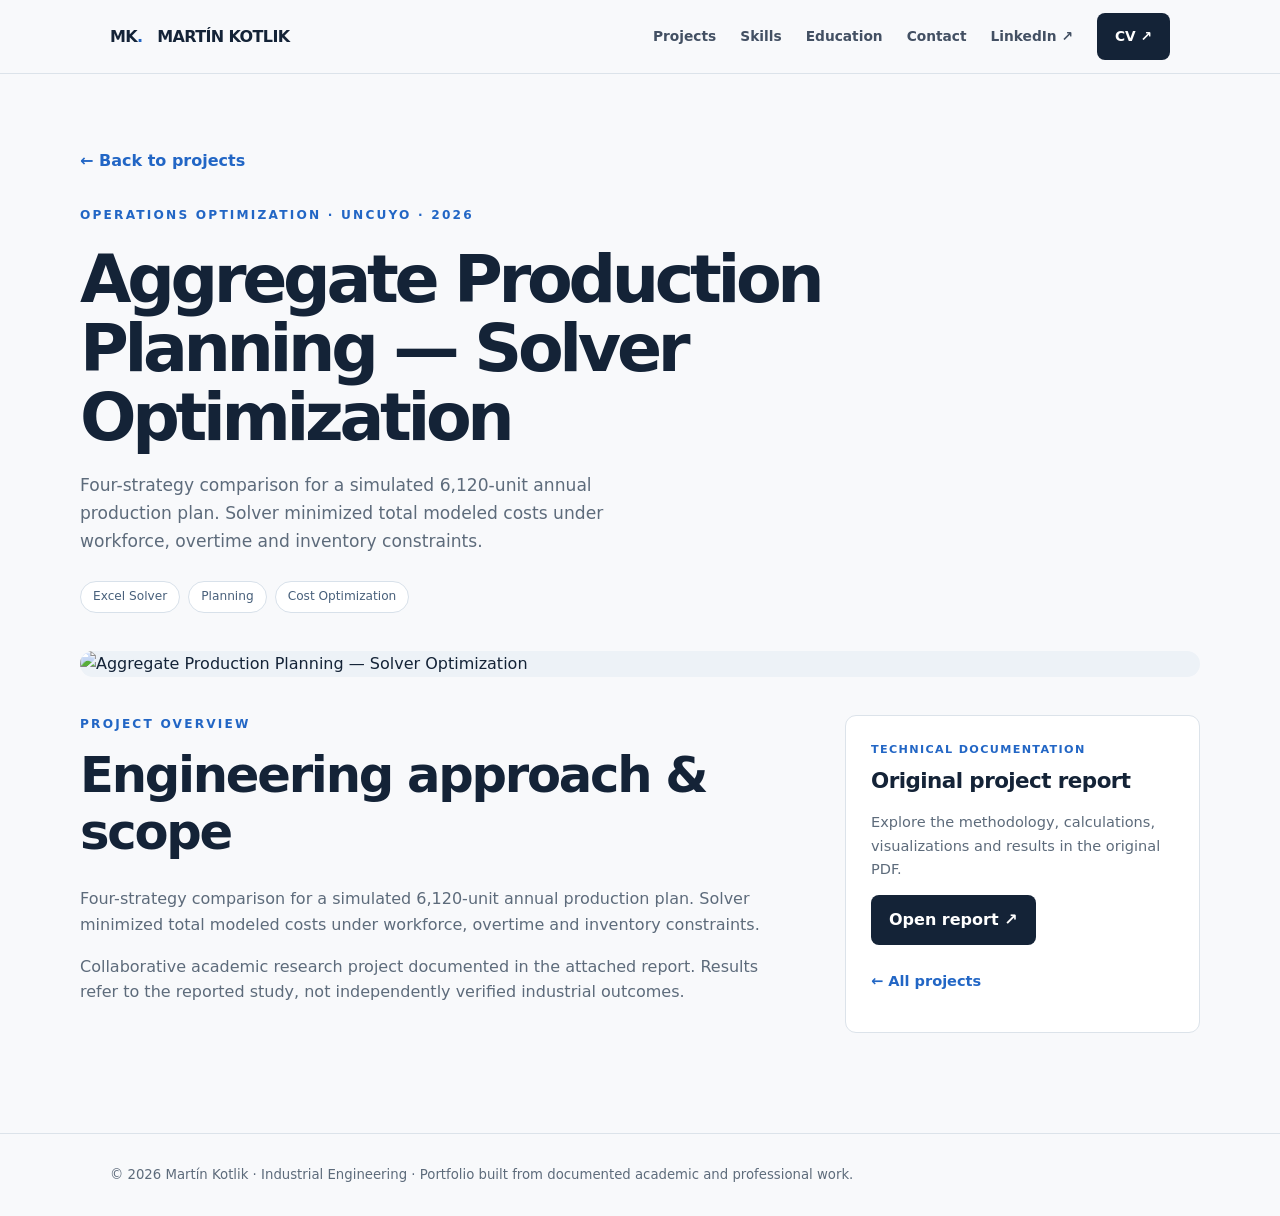
==== aggregate.html @ 6315a185 "Add files via upload" ====
<!DOCTYPE html>

<html lang="en"><head><meta charset="utf-8"/><meta content="width=device-width, initial-scale=1" name="viewport"/><meta content="#f8f9fb" name="theme-color"/><meta content="Martín Kotlik — Industrial Engineering, operations, energy and technical projects portfolio." name="description"/><title>Aggregate Production Planning — Solver Optimization | Martín Kotlik</title><link href="style.css" rel="stylesheet"/></head><body><header><nav class="nav"><a class="brand" href="index.html">MK<span style="color:#2266c5">.</span>   MARTÍN KOTLIK</a><div class="links"><a href="index.html#projects">Projects</a><a href="index.html#skills">Skills</a><a href="index.html#education">Education</a><a href="index.html#contact">Contact</a><a href="https://www.linkedin.com/in/mart%C3%ADn-kotlik/" rel="noopener noreferrer" target="_blank">LinkedIn ↗</a><a class="linkbtn" href="docs/cv-martin-kotlik.pdf" rel="noopener" target="_blank">CV ↗</a></div></nav></header><main class="wrap case"><a class="back" href="index.html#projects">← Back to projects</a><div class="eyebrow" style="margin-top:32px">OPERATIONS OPTIMIZATION · UNCUYO · 2026</div><h1>Aggregate Production Planning — Solver Optimization</h1><p class="lead">Four-strategy comparison for a simulated 6,120-unit annual production plan. Solver minimized total modeled costs under workforce, overtime and inventory constraints.</p><div class="pills"><span class="pill">Excel Solver</span><span class="pill">Planning</span><span class="pill">Cost Optimization</span></div><img alt="Aggregate Production Planning — Solver Optimization" class="heroimage" src="assets/aggregate.png"/><div class="casecontent"><div><div class="sectionlabel">PROJECT OVERVIEW</div><h2>Engineering approach &amp; scope</h2><p>Four-strategy comparison for a simulated 6,120-unit annual production plan. Solver minimized total modeled costs under workforce, overtime and inventory constraints.</p><p>Collaborative academic research project documented in the attached report. Results refer to the reported study, not independently verified industrial outcomes.</p></div><aside class="aside"><div class="small">Technical documentation</div><h3>Original project report</h3><p>Explore the methodology, calculations, visualizations and results in the original PDF.</p><a class="primary" href="docs/aggregate.pdf" rel="noopener" target="_blank">Open report ↗</a><p style="margin-top:24px"><a class="back" href="index.html#projects">← All projects</a></p></aside></div></main><footer><div class="wrap">© 2026 Martín Kotlik · Industrial Engineering · Portfolio built from documented academic and professional work.</div></footer></body></html>
---- style.css ----
:root{--bg:#f8f9fb;--paper:#fff;--ink:#142337;--muted:#5d6b7b;--blue:#2266c5;--line:#dce3ea}*{box-sizing:border-box}html{scroll-behavior:smooth}body{margin:0;background:var(--bg);color:var(--ink);font-family:Inter,ui-sans-serif,system-ui,-apple-system,BlinkMacSystemFont,"Segoe UI",sans-serif;line-height:1.62}a{color:inherit;text-decoration:none}a:hover{color:var(--blue)}header{position:sticky;top:0;z-index:10;background:#f8f9fbed;backdrop-filter:blur(14px);border-bottom:1px solid var(--line)}.nav,.wrap{max-width:1120px;margin:auto;padding:0 30px}.nav{display:flex;align-items:center;justify-content:space-between;min-height:73px;gap:20px}.brand{font-weight:800;letter-spacing:-.04em}.links{display:flex;gap:24px;align-items:center;font-size:.86rem;font-weight:600;color:#435063}.linkbtn,.primary{background:var(--ink);color:#fff!important;padding:12px 18px;border-radius:8px;display:inline-block;font-weight:700}.linkbtn:hover,.primary:hover{background:var(--blue)}.secondary{border:1px solid #bdc9d7;padding:12px 18px;border-radius:8px;font-weight:700;display:inline-block}.hero{padding:104px 0 88px;display:grid;grid-template-columns:1.25fr .75fr;align-items:center;gap:70px}.eyebrow,.sectionlabel{font-size:.76rem;text-transform:uppercase;font-weight:800;letter-spacing:.18em;color:var(--blue)}h1{font-size:clamp(3rem,6.7vw,5.6rem);letter-spacing:-.065em;line-height:1.04;margin:19px 0 20px}h2{font-size:clamp(1.95rem,4vw,3.1rem);line-height:1.16;letter-spacing:-.045em;margin:12px 0 24px}h3{font-size:1.34rem;line-height:1.32;letter-spacing:-.026em;margin:8px 0 13px}.lead{font-size:1.07rem;color:var(--muted);max-width:600px}.actions{display:flex;gap:12px;flex-wrap:wrap;margin:27px 0}.portrait{border-radius:16px;aspect-ratio:4/5;width:100%;object-fit:cover;object-position:50% 20%;box-shadow:18px 18px 0 #e1eaf6}.pills{display:flex;flex-wrap:wrap;gap:8px;margin-top:26px}.pill{font-size:.76rem;border:1px solid #d8e1ea;border-radius:99px;padding:5px 12px;color:#48607b;background:#fff}section{padding:79px 0;border-top:1px solid var(--line)}.intro{max-width:750px;color:var(--muted);font-size:1.03rem}.grid{display:grid;grid-template-columns:1fr 1fr;gap:22px;margin-top:38px}.card{background:#fff;border:1px solid var(--line);border-radius:12px;overflow:hidden;display:flex;flex-direction:column;transition:transform .2s,box-shadow .2s}.card:hover{transform:translateY(-3px);box-shadow:0 14px 32px #16294013}.thumb{height:235px;width:100%;object-fit:contain;background:#e9eff5;padding:8px}.cardbody{padding:25px;display:flex;flex-direction:column;flex:1}.cardbody p{color:var(--muted);font-size:.94rem;flex:1}.small{color:var(--blue);font-size:.7rem;letter-spacing:.12em;font-weight:800;text-transform:uppercase}.read{font-size:.91rem;font-weight:800;color:var(--blue);margin-top:17px}.cols{display:grid;grid-template-columns:1fr 1fr;gap:52px}.entry{padding:19px 0;border-bottom:1px solid var(--line)}.entry:last-child{border:0}.entry h3{margin-bottom:5px}.entry p{margin:5px 0;color:var(--muted)}.meta{font-size:.83rem;color:var(--blue);font-weight:750}.skilllist{display:flex;flex-wrap:wrap;gap:9px}.skilllist span{background:#fff;border:1px solid var(--line);border-radius:8px;padding:7px 12px;font-size:.86rem}.certs{display:grid;grid-template-columns:repeat(3,1fr);gap:18px;margin-top:30px}.cert{padding:22px;background:#fff;border:1px solid var(--line);border-radius:10px}.cert h3{font-size:1.03rem}.cert p{color:var(--muted);font-size:.88rem}.contact{background:#ebf2fa;border-radius:17px;padding:43px;margin-bottom:70px}footer{padding:30px 0;color:var(--muted);font-size:.83rem;border-top:1px solid var(--line)}.case{padding:74px 0 100px}.case .heroimage{display:block;width:100%;max-height:470px;object-fit:contain;background:#edf2f7;border-radius:14px;margin:38px 0}.case h1{font-size:clamp(2.5rem,5.2vw,4.6rem);max-width:900px}.casecontent{display:grid;grid-template-columns:2fr 1fr;gap:55px}.casecontent p{color:var(--muted)}.steps{border-left:3px solid var(--blue);padding-left:22px;margin:30px 0}.steps h3{margin-bottom:0}.aside{background:#fff;border:1px solid var(--line);border-radius:11px;padding:25px;align-self:start}.aside p{font-size:.91rem}.back{color:var(--blue);font-weight:700}.lang{color:var(--muted)}@media(max-width:790px){.hero,.cols,.casecontent{grid-template-columns:1fr}.hero{padding:54px 0;gap:30px}.portrait{max-width:340px}.grid{grid-template-columns:1fr}.certs{grid-template-columns:1fr 1fr}.links{gap:12px;font-size:.78rem}.links a:nth-child(2),.links a:nth-child(3){display:none}.nav,.wrap{padding-left:20px;padding-right:20px}.contact{padding:25px}}@media(max-width:420px){.certs{grid-template-columns:1fr}.hero{padding-top:44px}h1{font-size:3rem}}

.photo-thumb{object-fit:cover;padding:0}.experience-photo{margin:18px 0}.experience-photo img{display:block;width:100%;max-height:320px;object-fit:cover;border-radius:10px}.experience-photo figcaption,.gallery figcaption{font-size:.78rem;color:var(--muted);margin-top:7px}.gallery{display:grid;grid-template-columns:1fr 1fr;gap:18px;margin:30px 0}.gallery figure{margin:0}.gallery img{width:100%;height:340px;object-fit:cover;border-radius:12px}@media(max-width:650px){.gallery{grid-template-columns:1fr}.gallery img{height:auto;max-height:450px}}

.project-category{margin-top:52px}.category-heading{font-size:1.65rem;margin-bottom:7px}.category-desc{color:var(--muted);margin:0 0 10px}.project-category .grid{margin-top:22px}.project-category .thumb{height:215px}
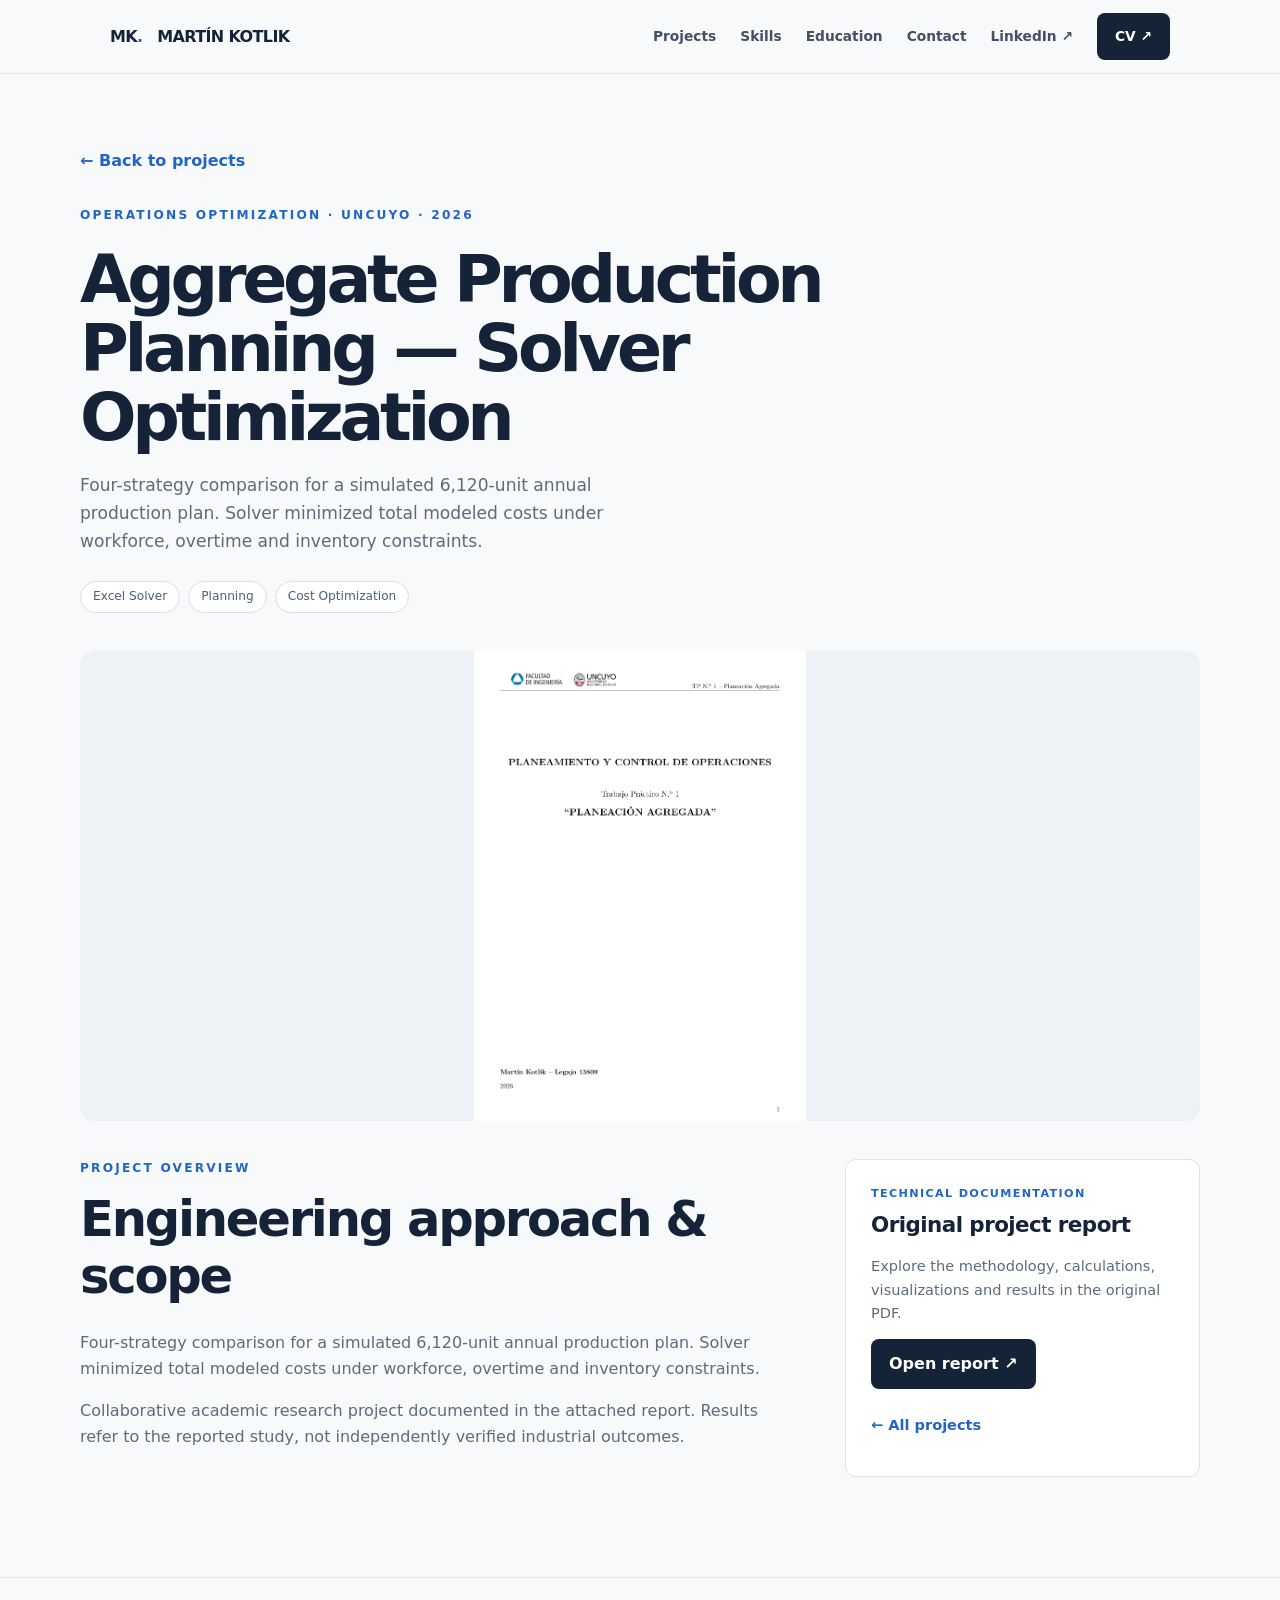
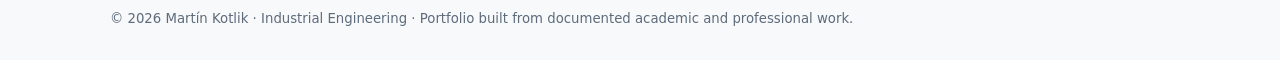
==== commit 05d18b61: "Add files via upload" ====
--- a/aggregate.html
+++ b/aggregate.html
@@ -1,3 +1,3 @@
 <!DOCTYPE html>
 
-<html lang="en"><head><meta charset="utf-8"/><meta content="width=device-width, initial-scale=1" name="viewport"/><meta content="#f8f9fb" name="theme-color"/><meta content="Martín Kotlik — Industrial Engineering, operations, energy and technical projects portfolio." name="description"/><title>Aggregate Production Planning — Solver Optimization | Martín Kotlik</title><link href="style.css" rel="stylesheet"/></head><body><header><nav class="nav"><a class="brand" href="index.html">MK<span style="color:#2266c5">.</span>   MARTÍN KOTLIK</a><div class="links"><a href="index.html#projects">Projects</a><a href="index.html#skills">Skills</a><a href="index.html#education">Education</a><a href="index.html#contact">Contact</a><a href="https://www.linkedin.com/in/mart%C3%ADn-kotlik/" rel="noopener noreferrer" target="_blank">LinkedIn ↗</a><a class="linkbtn" href="docs/cv-martin-kotlik.pdf" rel="noopener" target="_blank">CV ↗</a></div></nav></header><main class="wrap case"><a class="back" href="index.html#projects">← Back to projects</a><div class="eyebrow" style="margin-top:32px">OPERATIONS OPTIMIZATION · UNCUYO · 2026</div><h1>Aggregate Production Planning — Solver Optimization</h1><p class="lead">Four-strategy comparison for a simulated 6,120-unit annual production plan. Solver minimized total modeled costs under workforce, overtime and inventory constraints.</p><div class="pills"><span class="pill">Excel Solver</span><span class="pill">Planning</span><span class="pill">Cost Optimization</span></div><img alt="Aggregate Production Planning — Solver Optimization" class="heroimage" src="assets/aggregate.png"/><div class="casecontent"><div><div class="sectionlabel">PROJECT OVERVIEW</div><h2>Engineering approach &amp; scope</h2><p>Four-strategy comparison for a simulated 6,120-unit annual production plan. Solver minimized total modeled costs under workforce, overtime and inventory constraints.</p><p>Collaborative academic research project documented in the attached report. Results refer to the reported study, not independently verified industrial outcomes.</p></div><aside class="aside"><div class="small">Technical documentation</div><h3>Original project report</h3><p>Explore the methodology, calculations, visualizations and results in the original PDF.</p><a class="primary" href="docs/aggregate.pdf" rel="noopener" target="_blank">Open report ↗</a><p style="margin-top:24px"><a class="back" href="index.html#projects">← All projects</a></p></aside></div></main><footer><div class="wrap">© 2026 Martín Kotlik · Industrial Engineering · Portfolio built from documented academic and professional work.</div></footer></body></html>+<html lang="en"><head><meta charset="utf-8"/><meta content="width=device-width, initial-scale=1" name="viewport"/><meta content="#f8f9fb" name="theme-color"/><meta content="Martín Kotlik — Industrial Engineering, operations, energy and technical projects portfolio." name="description"/><title>Aggregate Production Planning — Solver Optimization | Martín Kotlik</title><link href="style.css" rel="stylesheet"/></head><body><header><nav class="nav"><a class="brand" href="index.html">MK<span style="color:#2266c5">.</span>   MARTÍN KOTLIK</a><div class="links"><a href="index.html#projects">Projects</a><a href="index.html#skills">Skills</a><a href="index.html#education">Education</a><a href="index.html#contact">Contact</a><a href="https://www.linkedin.com/in/mart%C3%ADn-kotlik/" rel="noopener noreferrer" target="_blank">LinkedIn ↗</a><a class="linkbtn" href="cv-martin-kotlik.pdf" rel="noopener" target="_blank">CV ↗</a></div></nav></header><main class="wrap case"><a class="back" href="index.html#projects">← Back to projects</a><div class="eyebrow" style="margin-top:32px">OPERATIONS OPTIMIZATION · UNCUYO · 2026</div><h1>Aggregate Production Planning — Solver Optimization</h1><p class="lead">Four-strategy comparison for a simulated 6,120-unit annual production plan. Solver minimized total modeled costs under workforce, overtime and inventory constraints.</p><div class="pills"><span class="pill">Excel Solver</span><span class="pill">Planning</span><span class="pill">Cost Optimization</span></div><img alt="Aggregate Production Planning — Solver Optimization" class="heroimage" src="aggregate.png"/><div class="casecontent"><div><div class="sectionlabel">PROJECT OVERVIEW</div><h2>Engineering approach &amp; scope</h2><p>Four-strategy comparison for a simulated 6,120-unit annual production plan. Solver minimized total modeled costs under workforce, overtime and inventory constraints.</p><p>Collaborative academic research project documented in the attached report. Results refer to the reported study, not independently verified industrial outcomes.</p></div><aside class="aside"><div class="small">Technical documentation</div><h3>Original project report</h3><p>Explore the methodology, calculations, visualizations and results in the original PDF.</p><a class="primary" href="aggregate.pdf" rel="noopener" target="_blank">Open report ↗</a><p style="margin-top:24px"><a class="back" href="index.html#projects">← All projects</a></p></aside></div></main><footer><div class="wrap">© 2026 Martín Kotlik · Industrial Engineering · Portfolio built from documented academic and professional work.</div></footer></body></html>
